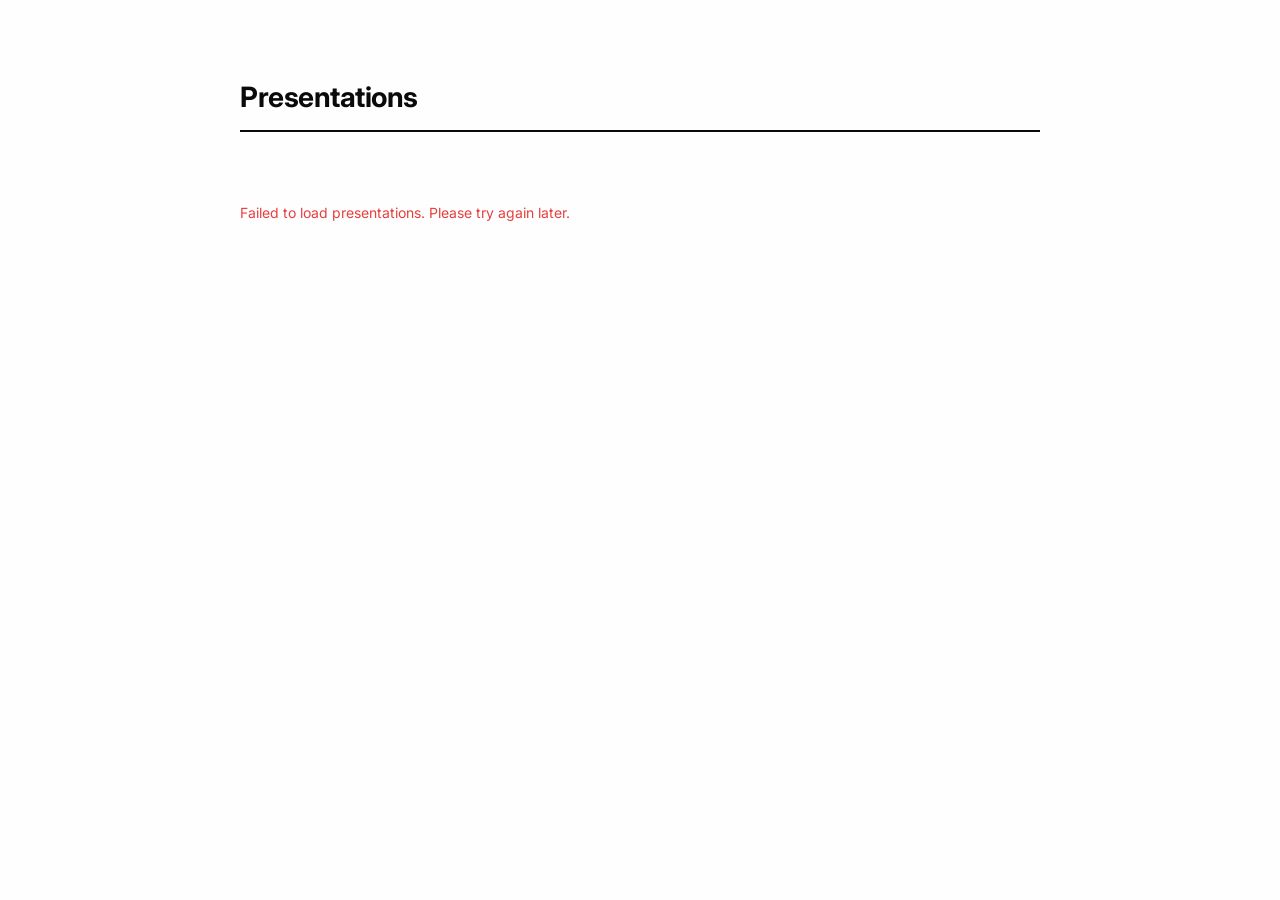
==== index.html @ bbc24ce3 "Add dynamic landing page that lists all presentations" ====
<!DOCTYPE html>
<html lang="en">
<head>
<meta charset="UTF-8">
<meta name="viewport" content="width=device-width, initial-scale=1.0">
<title>Presentations</title>
<link rel="preconnect" href="https://fonts.googleapis.com">
<link rel="preconnect" href="https://fonts.gstatic.com" crossorigin>
<link href="https://fonts.googleapis.com/css2?family=Inter:wght@300;400;500;600;700&family=JetBrains+Mono:wght@400;500;600&display=swap" rel="stylesheet">
<style>
*,*::before,*::after{box-sizing:border-box;margin:0;padding:0}
body{
  background:#fefefe;color:#0a0a0a;
  font-family:'Inter',system-ui,sans-serif;
  min-height:100vh;padding:80px 24px;
  -webkit-font-smoothing:antialiased;
}
.container{max-width:800px;margin:0 auto}
header{
  display:flex;align-items:baseline;justify-content:space-between;
  border-bottom:2px solid #0a0a0a;padding-bottom:16px;margin-bottom:48px;
}
h1{font-size:28px;font-weight:700;letter-spacing:-0.5px}
.count{font-family:'JetBrains Mono',monospace;font-size:13px;color:#888}
#list .item{border-bottom:1px solid #e8e4ee}
#list a{
  display:grid;grid-template-columns:140px 1fr auto;align-items:center;
  gap:32px;padding:24px 0;text-decoration:none;color:inherit;
  transition:opacity 0.15s;
}
#list a:hover{opacity:0.6}
.date{font-family:'JetBrains Mono',monospace;font-size:14px;color:#888}
.name{font-size:18px;font-weight:500;letter-spacing:-0.3px}
.tag{
  font-family:'JetBrains Mono',monospace;font-size:11px;
  background:#f0ecf4;color:#9200e1;padding:4px 12px;border-radius:4px;
  letter-spacing:0.5px;font-weight:500;
}
.loading{color:#888;font-size:14px;padding:24px 0}
.error{color:#e83e3e;font-size:14px;padding:24px 0}
@media(max-width:600px){
  #list a{grid-template-columns:1fr;gap:6px}
  .tag{justify-self:start}
}
</style>
</head>
<body>
<div class="container">
  <header>
    <h1>Presentations</h1>
    <span class="count" id="count"></span>
  </header>
  <div id="list"><div class="loading">Loading&hellip;</div></div>
</div>
<script type="module">
  const REPO = "wriches/slides";
  const PATTERN = /^(\d{4}-\d{2}-\d{2})\s+(.+)$/;
  const MONTHS = ["Jan","Feb","Mar","Apr","May","Jun","Jul","Aug","Sep","Oct","Nov","Dec"];

  function formatDate(iso) {
    const [y, m, d] = iso.split("-").map(Number);
    return `${MONTHS[m - 1]} ${d}, ${y}`;
  }

  try {
    const res = await fetch(`https://api.github.com/repos/${REPO}/contents/`);
    if (!res.ok) throw new Error(`GitHub API returned ${res.status}`);

    const entries = await res.json();

    const presentations = entries
      .filter((e) => e.type === "dir" && PATTERN.test(e.name))
      .map((e) => {
        const [, date, name] = e.name.match(PATTERN);
        return { date, name, dir: e.name };
      })
      .sort((a, b) => b.date.localeCompare(a.date));

    document.getElementById("count").textContent =
      `${presentations.length} deck${presentations.length === 1 ? "" : "s"}`;

    document.getElementById("list").innerHTML = presentations
      .map(
        (p) => `<div class="item">
          <a href="./${p.dir}/index.html">
            <span class="date">${formatDate(p.date)}</span>
            <span class="name">${p.name}</span>
            <span class="tag">Slides</span>
          </a>
        </div>`
      )
      .join("");
  } catch (err) {
    document.getElementById("list").innerHTML =
      `<div class="error">Failed to load presentations. Please try again later.</div>`;
  }
</script>
</body>
</html>
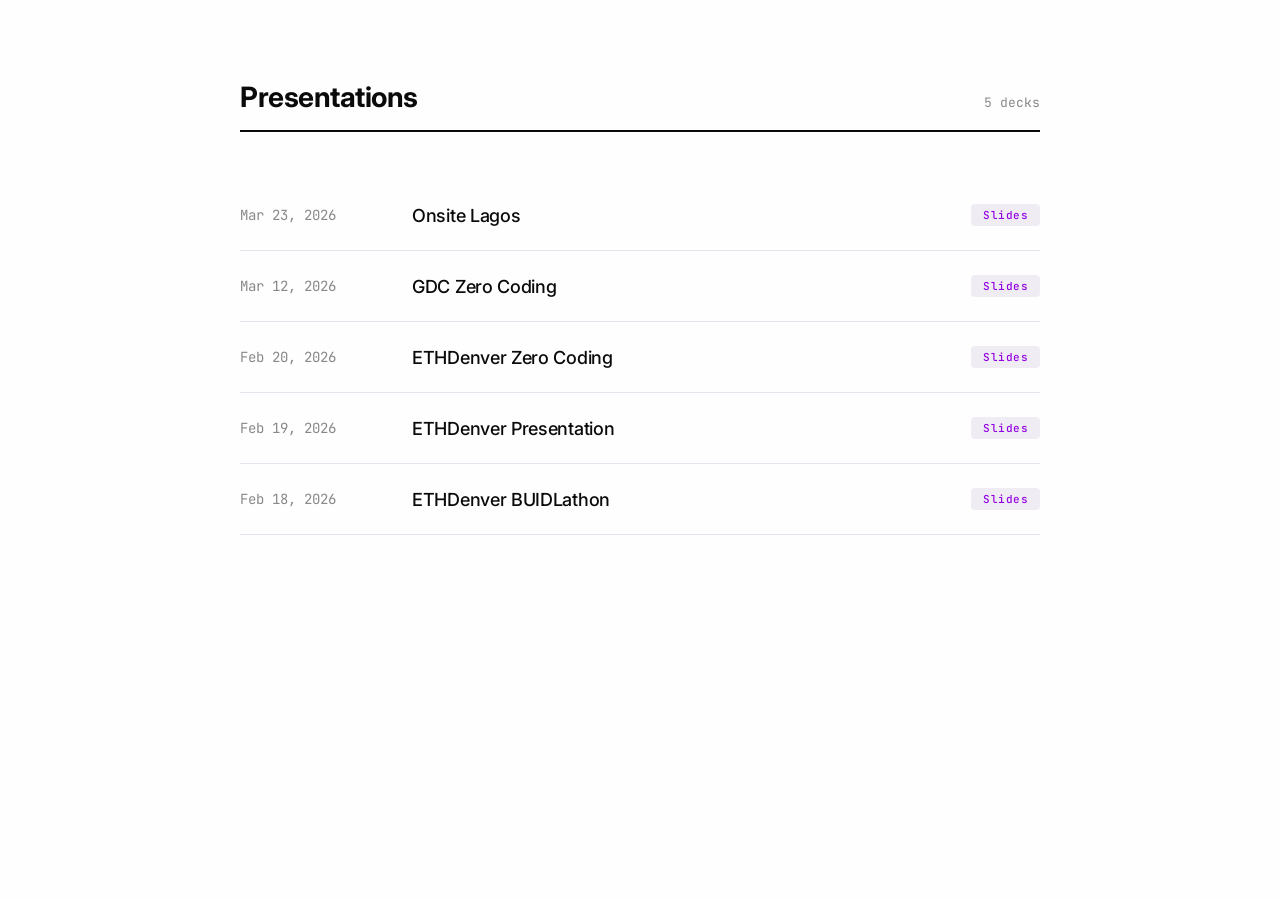
==== commit b882c925: "Add Onsite Lagos presentation with vibe coding guide - New presentation based on ETHDenver deck, cus" ====
--- a/index.html
+++ b/index.html
@@ -50,10 +50,10 @@
     <h1>Presentations</h1>
     <span class="count" id="count"></span>
   </header>
-  <div id="list"><div class="loading">Loading&hellip;</div></div>
+  <div id="list"></div>
 </div>
-<script type="module">
-  const REPO = "wriches/slides";
+<script src="presentations.js"></script>
+<script>
   const PATTERN = /^(\d{4}-\d{2}-\d{2})\s+(.+)$/;
   const MONTHS = ["Jan","Feb","Mar","Apr","May","Jun","Jul","Aug","Sep","Oct","Nov","Dec"];
 
@@ -62,38 +62,28 @@
     return `${MONTHS[m - 1]} ${d}, ${y}`;
   }
 
-  try {
-    const res = await fetch(`https://api.github.com/repos/${REPO}/contents/`);
-    if (!res.ok) throw new Error(`GitHub API returned ${res.status}`);
+  const presentations = PRESENTATIONS
+    .filter((d) => PATTERN.test(d))
+    .map((d) => {
+      const [, date, name] = d.match(PATTERN);
+      return { date, name, dir: d };
+    })
+    .sort((a, b) => b.date.localeCompare(a.date));
 
-    const entries = await res.json();
+  document.getElementById("count").textContent =
+    `${presentations.length} deck${presentations.length === 1 ? "" : "s"}`;
 
-    const presentations = entries
-      .filter((e) => e.type === "dir" && PATTERN.test(e.name))
-      .map((e) => {
-        const [, date, name] = e.name.match(PATTERN);
-        return { date, name, dir: e.name };
-      })
-      .sort((a, b) => b.date.localeCompare(a.date));
-
-    document.getElementById("count").textContent =
-      `${presentations.length} deck${presentations.length === 1 ? "" : "s"}`;
-
-    document.getElementById("list").innerHTML = presentations
-      .map(
-        (p) => `<div class="item">
-          <a href="./${p.dir}/index.html">
-            <span class="date">${formatDate(p.date)}</span>
-            <span class="name">${p.name}</span>
-            <span class="tag">Slides</span>
-          </a>
-        </div>`
-      )
-      .join("");
-  } catch (err) {
-    document.getElementById("list").innerHTML =
-      `<div class="error">Failed to load presentations. Please try again later.</div>`;
-  }
+  document.getElementById("list").innerHTML = presentations
+    .map(
+      (p) => `<div class="item">
+        <a href="./${p.dir}/index.html">
+          <span class="date">${formatDate(p.date)}</span>
+          <span class="name">${p.name}</span>
+          <span class="tag">Slides</span>
+        </a>
+      </div>`
+    )
+    .join("");
 </script>
 </body>
 </html>
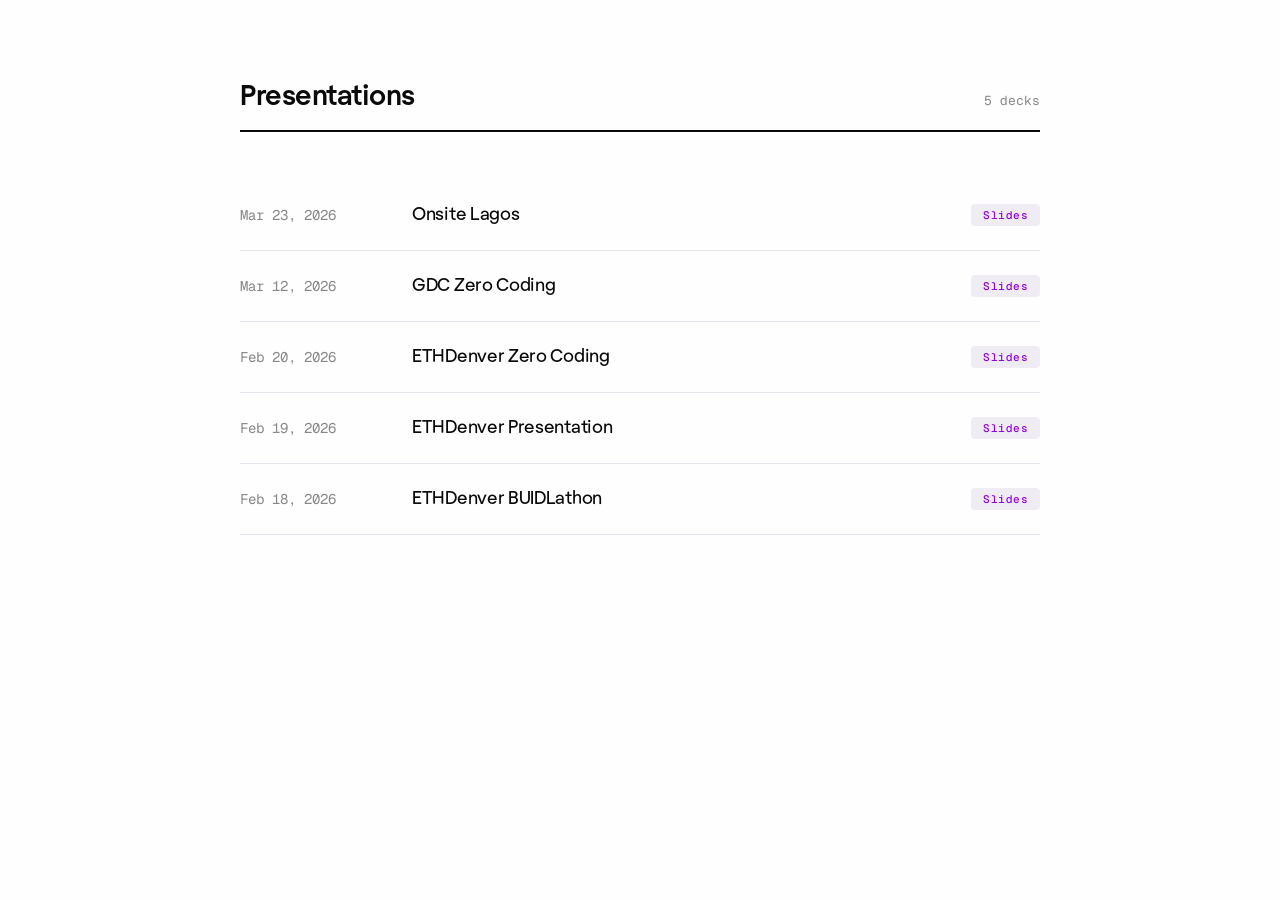
==== commit 19171194: "Update to brand fonts, reorganize assets, add vibe coding tools page - Switch fonts to Regola Pro (s" ====
--- a/index.html
+++ b/index.html
@@ -8,10 +8,15 @@
 <link rel="preconnect" href="https://fonts.gstatic.com" crossorigin>
 <link href="https://fonts.googleapis.com/css2?family=Inter:wght@300;400;500;600;700&family=JetBrains+Mono:wght@400;500;600&display=swap" rel="stylesheet">
 <style>
+@font-face{font-family:'Regola Pro';src:url('fonts/Regola Pro Book.otf') format('opentype');font-weight:300 400;font-style:normal;font-display:swap}
+@font-face{font-family:'Regola Pro';src:url('fonts/Regola Pro Regular.otf') format('opentype');font-weight:500;font-style:normal;font-display:swap}
+@font-face{font-family:'Regola Pro';src:url('fonts/Regola Pro Medium.otf') format('opentype');font-weight:600;font-style:normal;font-display:swap}
+@font-face{font-family:'Regola Pro';src:url('fonts/Regola Pro Bold.otf') format('opentype');font-weight:700;font-style:normal;font-display:swap}
+@font-face{font-family:'Geist Mono';src:url('fonts/GeistMono-VariableFont_wght.ttf') format('truetype');font-weight:100 900;font-style:normal;font-display:swap}
 *,*::before,*::after{box-sizing:border-box;margin:0;padding:0}
 body{
   background:#fefefe;color:#0a0a0a;
-  font-family:'Inter',system-ui,sans-serif;
+  font-family:'Regola Pro','Inter',system-ui,sans-serif;
   min-height:100vh;padding:80px 24px;
   -webkit-font-smoothing:antialiased;
 }
@@ -21,7 +26,7 @@
   border-bottom:2px solid #0a0a0a;padding-bottom:16px;margin-bottom:48px;
 }
 h1{font-size:28px;font-weight:700;letter-spacing:-0.5px}
-.count{font-family:'JetBrains Mono',monospace;font-size:13px;color:#888}
+.count{font-family:'Geist Mono','JetBrains Mono',monospace;font-size:13px;color:#888}
 #list .item{border-bottom:1px solid #e8e4ee}
 #list a{
   display:grid;grid-template-columns:140px 1fr auto;align-items:center;
@@ -29,10 +34,10 @@
   transition:opacity 0.15s;
 }
 #list a:hover{opacity:0.6}
-.date{font-family:'JetBrains Mono',monospace;font-size:14px;color:#888}
+.date{font-family:'Geist Mono','JetBrains Mono',monospace;font-size:14px;color:#888}
 .name{font-size:18px;font-weight:500;letter-spacing:-0.3px}
 .tag{
-  font-family:'JetBrains Mono',monospace;font-size:11px;
+  font-family:'Geist Mono','JetBrains Mono',monospace;font-size:11px;
   background:#f0ecf4;color:#9200e1;padding:4px 12px;border-radius:4px;
   letter-spacing:0.5px;font-weight:500;
 }
